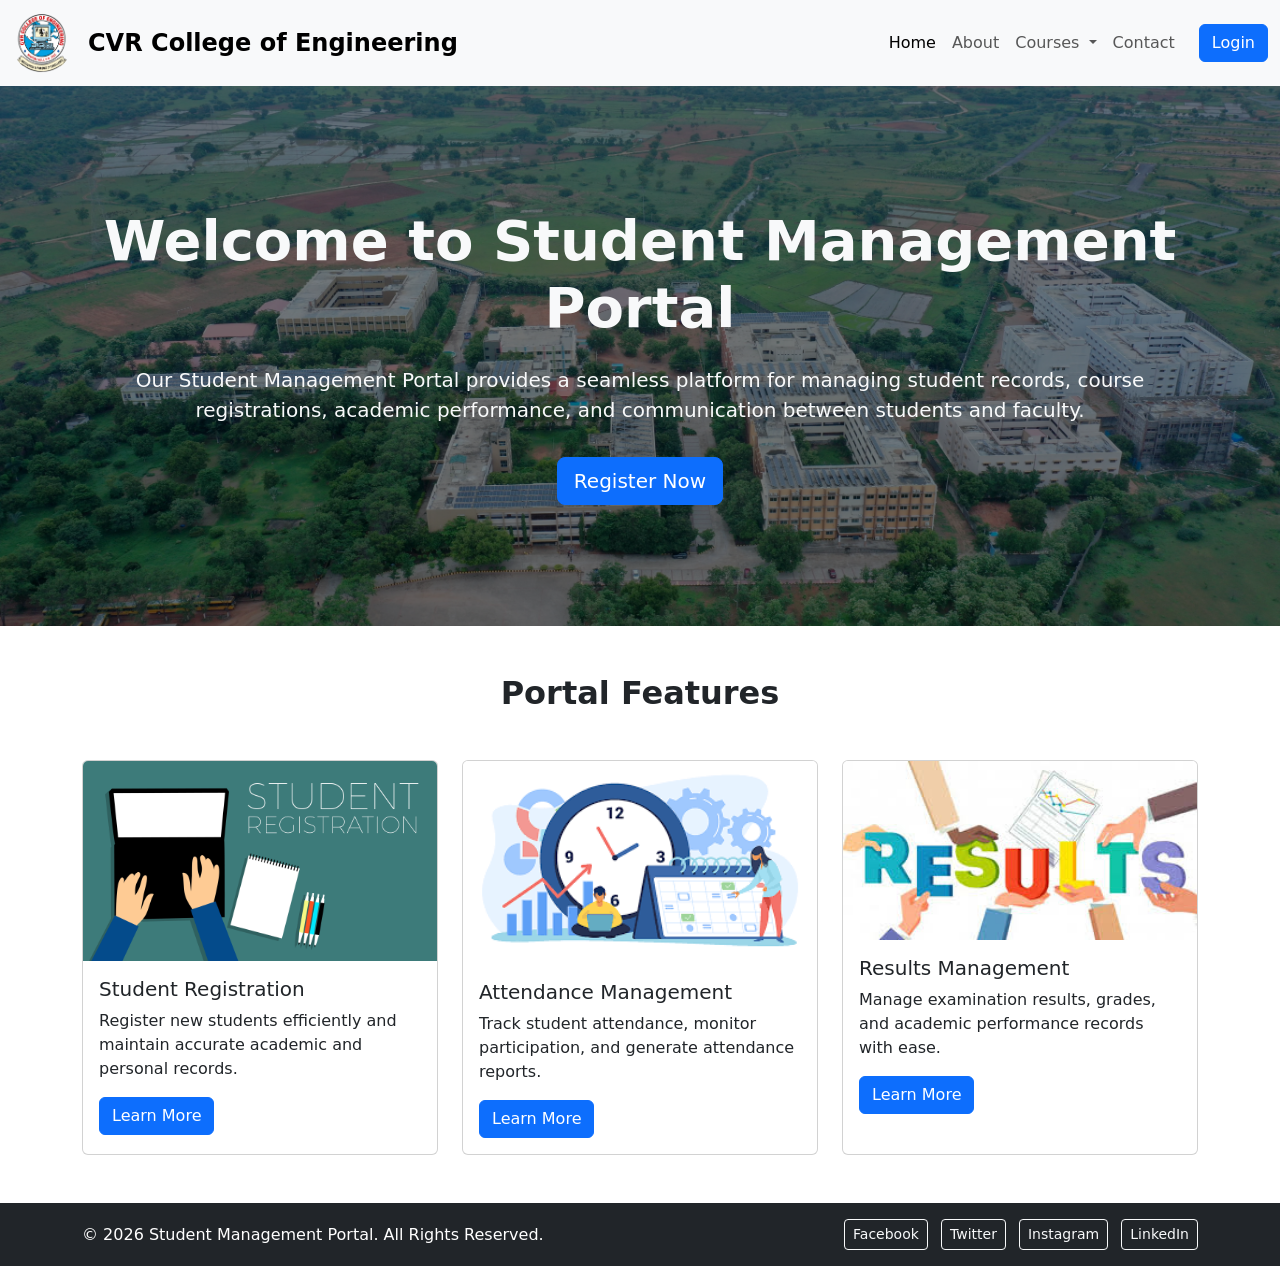
==== index.html @ 1befd907 "Created Home page for the Student Management Portal" ====
<!doctype html>
<html lang="en">
  <head>
    <meta charset="UTF-8" />
    <meta name="viewport" content="width=device-width, initial-scale=1.0" />
    <title>Student Management Portal</title>
    <link
      href="https://cdn.jsdelivr.net/npm/bootstrap@5.3.8/dist/css/bootstrap.min.css"
      rel="stylesheet"
      integrity="sha384-sRIl4kxILFvY47J16cr9ZwB07vP4J8+LH7qKQnuqkuIAvNWLzeN8tE5YBujZqJLB"
      crossorigin="anonymous"
    />
    <link rel="stylesheet" href="styles.css" />
  </head>
  <body>
    <header>
      <nav class="navbar navbar-expand-lg navbar-light bg-light">
        <div class="container-fluid">
          <a class="navbar-brand d-flex align-items-center" href="#">
            <img
              src="./images/cvr.webp"
              alt="College Logo"
              width="60"
              height="60"
              class="rounded-pill"
            />
            <span class="ms-3 fs-4 fw-bold">CVR College of Engineering</span>
          </a>

          <button
            class="navbar-toggler"
            type="button"
            data-bs-toggle="collapse"
            data-bs-target="#navbarContent"
          >
            <span class="navbar-toggler-icon"></span>
          </button>

          <div class="collapse navbar-collapse" id="navbarContent">
            <ul class="navbar-nav ms-auto align-items-lg-center">
              <li class="nav-item">
                <a class="nav-link active" href="#">Home</a>
              </li>

              <li class="nav-item">
                <a class="nav-link" href="#">About</a>
              </li>

              <li class="nav-item dropdown">
                <a
                  class="nav-link dropdown-toggle"
                  href="#"
                  role="button"
                  data-bs-toggle="dropdown"
                >
                  Courses
                </a>

                <ul class="dropdown-menu">
                  <li><a class="dropdown-item" href="#">CSE</a></li>
                  <li><a class="dropdown-item" href="#">ECE</a></li>
                  <li><a class="dropdown-item" href="#">EEE</a></li>
                  <li><a class="dropdown-item" href="#">Mechanical</a></li>
                </ul>
              </li>

              <li class="nav-item">
                <a class="nav-link" href="#">Contact</a>
              </li>

              <li class="nav-item ms-lg-3">
                <button class="btn btn-primary">Login</button>
              </li>
            </ul>
          </div>
        </div>
      </nav>
    </header>
    <section class="hero-section text-center text-light">
  <div class="container py-5">
    <h1 class="display-4 fw-bold">
      Welcome to Student Management Portal
    </h1>

    <p class="lead mt-4">
      Our Student Management Portal provides a seamless platform for managing
      student records, course registrations, academic performance, and communication
      between students and faculty.
    </p>

    <button class="btn btn-primary btn-lg mt-3">
      Register Now
    </button>
  </div>
</section>
    <section class="container py-5">
      <h2 class="text-center mb-5 fw-bold">Portal Features</h2>

      <div class="row g-4">
        <div class="col-md-4">
          <div class="card h-100">
            <img
              src="./images/student-registration.jpg"
              class="card-img-top"
              alt="Student Registration"
            />
            <div class="card-body">
              <h5 class="card-title">Student Registration</h5>
              <p class="card-text">
                Register new students efficiently and maintain accurate academic
                and personal records.
              </p>
              <a href="#" class="btn btn-primary">Learn More</a>
            </div>
          </div>
        </div>

        <div class="col-md-4">
          <div class="card h-100">
            <img
              src="./images/attendance-management.png"
              class="card-img-top"
              alt="Attendance Management"
            />
            <div class="card-body">
              <h5 class="card-title">Attendance Management</h5>
              <p class="card-text">
                Track student attendance, monitor participation, and generate
                attendance reports.
              </p>
              <a href="#" class="btn btn-primary">Learn More</a>
            </div>
          </div>
        </div>

        <div class="col-md-4">
          <div class="card h-100">
            <img
              src="./images/results.jpg"
              class="card-img-top"
              alt="Results Management"
            />
            <div class="card-body">
              <h5 class="card-title">Results Management</h5>
              <p class="card-text">
                Manage examination results, grades, and academic performance
                records with ease.
              </p>
              <a href="#" class="btn btn-primary">Learn More</a>
            </div>
          </div>
        </div>
      </div>
    </section>
    <footer class="bg-dark text-white py-3">
      <div class="container d-flex justify-content-between align-items-center">
        <p class="mb-0">
          &copy; 2026 Student Management Portal. All Rights Reserved.
        </p>

        <div>
          <a href="#" class="btn btn-outline-light btn-sm me-2">Facebook</a>
          <a href="#" class="btn btn-outline-light btn-sm me-2">Twitter</a>
          <a href="#" class="btn btn-outline-light btn-sm me-2">Instagram</a>
          <a href="#" class="btn btn-outline-light btn-sm">LinkedIn</a>
        </div>
      </div>
    </footer>
    <script src="https://cdn.jsdelivr.net/npm/bootstrap@5.3.8/dist/js/bootstrap.bundle.min.js"></script>
  </body>
</html>
---- styles.css ----
.hero-section {
  background-image: url("./images/cvr-college.webp");
  background-size: cover;
  background-position: center;
  background-repeat: no-repeat;
  min-height: 60vh;

  display: flex;
  align-items: center;
  justify-content: center;

  position: relative;
}

.hero-section::before {
  content: "";
  position: absolute;
  inset: 0;
  background: rgba(0, 0, 0, 0.5);
}

.hero-section .container {
  position: relative;
  z-index: 1;
}
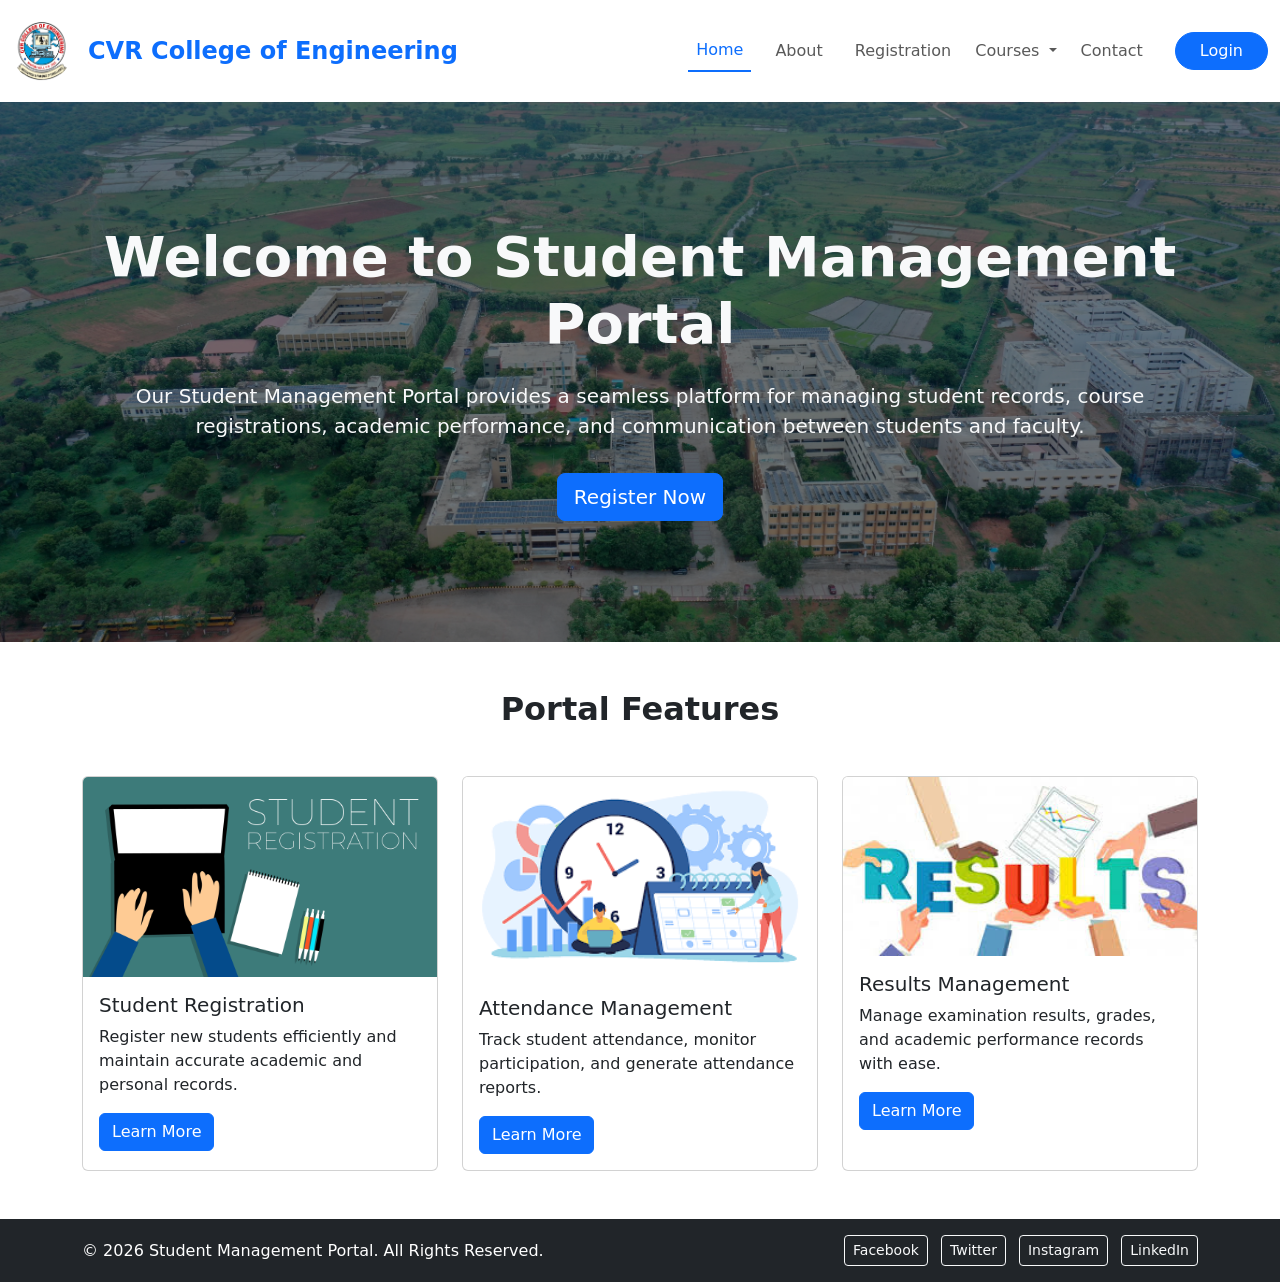
==== commit 2da6e5e2: "Created the student registration form" ====
--- a/index.html
+++ b/index.html
@@ -14,7 +14,7 @@
   </head>
   <body>
     <header>
-      <nav class="navbar navbar-expand-lg navbar-light bg-light">
+      <nav class="navbar navbar-expand-lg navbar-light bg-white shadow-sm py-3">
         <div class="container-fluid">
           <a class="navbar-brand d-flex align-items-center" href="#">
             <img
@@ -24,7 +24,9 @@
               height="60"
               class="rounded-pill"
             />
-            <span class="ms-3 fs-4 fw-bold">CVR College of Engineering</span>
+            <span class="ms-3 fw-bold text-primary fs-4">
+              CVR College of Engineering
+            </span>
           </a>
 
           <button
@@ -38,14 +40,16 @@
 
           <div class="collapse navbar-collapse" id="navbarContent">
             <ul class="navbar-nav ms-auto align-items-lg-center">
-              <li class="nav-item">
+              <li class="nav-item mx-2">
                 <a class="nav-link active" href="#">Home</a>
               </li>
 
-              <li class="nav-item">
+              <li class="nav-item mx-2">
                 <a class="nav-link" href="#">About</a>
               </li>
-
+              <li class="nav-item mx-2">
+                <a class="nav-link" href="registration.html">Registration</a>
+              </li>
               <li class="nav-item dropdown">
                 <a
                   class="nav-link dropdown-toggle"
@@ -64,12 +68,12 @@
                 </ul>
               </li>
 
-              <li class="nav-item">
+              <li class="nav-item mx-2">
                 <a class="nav-link" href="#">Contact</a>
               </li>
 
               <li class="nav-item ms-lg-3">
-                <button class="btn btn-primary">Login</button>
+                <button class="btn btn-primary rounded-pill px-4">Login</button>
               </li>
             </ul>
           </div>
@@ -77,22 +81,18 @@
       </nav>
     </header>
     <section class="hero-section text-center text-light">
-  <div class="container py-5">
-    <h1 class="display-4 fw-bold">
-      Welcome to Student Management Portal
-    </h1>
+      <div class="container py-5">
+        <h1 class="display-4 fw-bold">Welcome to Student Management Portal</h1>
 
-    <p class="lead mt-4">
-      Our Student Management Portal provides a seamless platform for managing
-      student records, course registrations, academic performance, and communication
-      between students and faculty.
-    </p>
+        <p class="lead mt-4">
+          Our Student Management Portal provides a seamless platform for
+          managing student records, course registrations, academic performance,
+          and communication between students and faculty.
+        </p>
 
-    <button class="btn btn-primary btn-lg mt-3">
-      Register Now
-    </button>
-  </div>
-</section>
+        <button class="btn btn-primary btn-lg mt-3">Register Now</button>
+      </div>
+    </section>
     <section class="container py-5">
       <h2 class="text-center mb-5 fw-bold">Portal Features</h2>
 
--- a/styles.css
+++ b/styles.css
@@ -22,4 +22,66 @@
 .hero-section .container {
   position: relative;
   z-index: 1;
+}
+.nav-link {
+  font-weight: 500;
+  transition: 0.3s;
+}
+
+.nav-link:hover {
+  color: #0d6efd !important;
+}
+
+.registration-page {
+  min-height: 100vh;
+
+  background: linear-gradient(
+    -45deg,
+    #dbeafe,
+    #e0e7ff,
+    #dcfce7,
+    #fef9c3,
+    #fce7f3
+  );
+
+  background-size: 400% 400%;
+  animation: gradientAnimation 12s ease infinite;
+}
+
+@keyframes gradientAnimation {
+  0% {
+    background-position: 0% 50%;
+  }
+
+  50% {
+    background-position: 100% 50%;
+  }
+
+  100% {
+    background-position: 0% 50%;
+  }
+}
+
+.registration-form {
+  background-color: white;
+  padding: 30px;
+  border-radius: 15px;
+  box-shadow: 0 8px 25px rgba(0, 0, 0, 0.1);
+}
+
+.navbar {
+  background-color: white !important;
+}
+
+.nav-link {
+  font-weight: 500;
+}
+
+.nav-link.active {
+  color: #0d6efd !important;
+  border-bottom: 2px solid #0d6efd;
+}
+
+.nav-link:hover {
+  color: #0d6efd !important;
 }
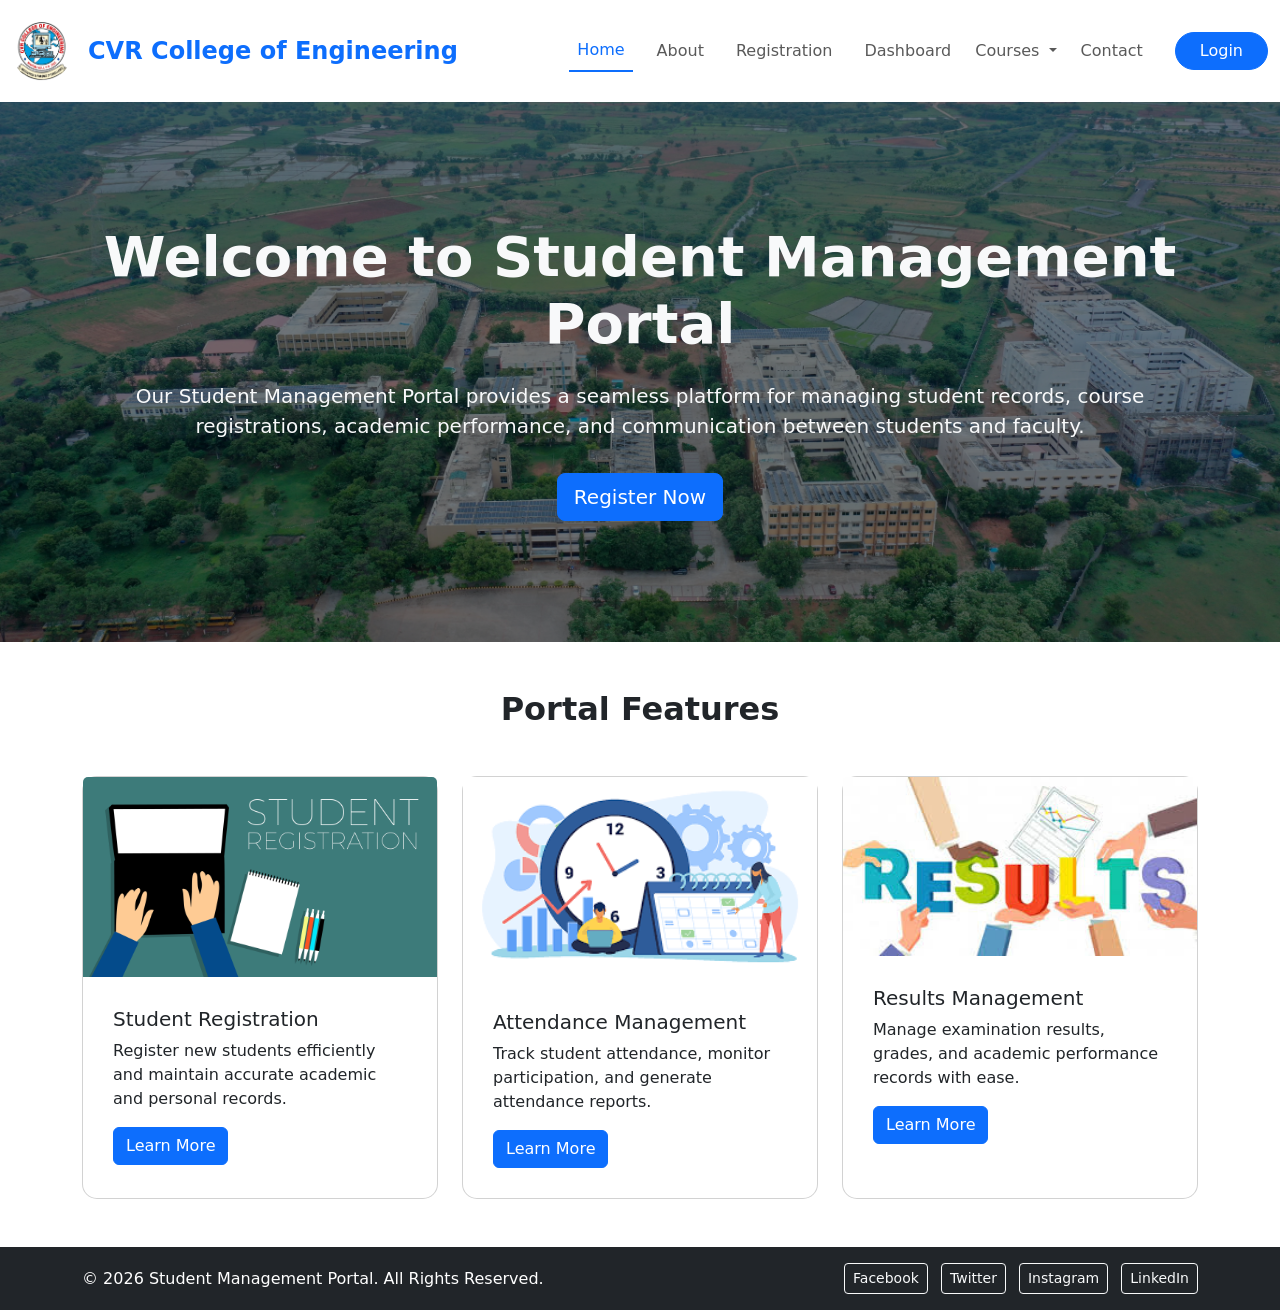
==== commit 0ea50cc7: "created the student dashboard for the portal" ====
--- a/index.html
+++ b/index.html
@@ -41,7 +41,7 @@
           <div class="collapse navbar-collapse" id="navbarContent">
             <ul class="navbar-nav ms-auto align-items-lg-center">
               <li class="nav-item mx-2">
-                <a class="nav-link active" href="#">Home</a>
+                <a class="nav-link active" href="index.html">Home</a>
               </li>
 
               <li class="nav-item mx-2">
@@ -49,6 +49,9 @@
               </li>
               <li class="nav-item mx-2">
                 <a class="nav-link" href="registration.html">Registration</a>
+              </li>
+              <li class="nav-item mx-2">
+                <a class="nav-link" href="dashboard.html">Dashboard</a>
               </li>
               <li class="nav-item dropdown">
                 <a
--- a/styles.css
+++ b/styles.css
@@ -84,4 +84,17 @@
 
 .nav-link:hover {
   color: #0d6efd !important;
+}
+
+.card {
+  border-radius: 15px;
+  transition: transform 0.3s ease;
+}
+
+.card:hover {
+  transform: translateY(-5px);
+}
+
+.card-body {
+  padding: 30px;
 }
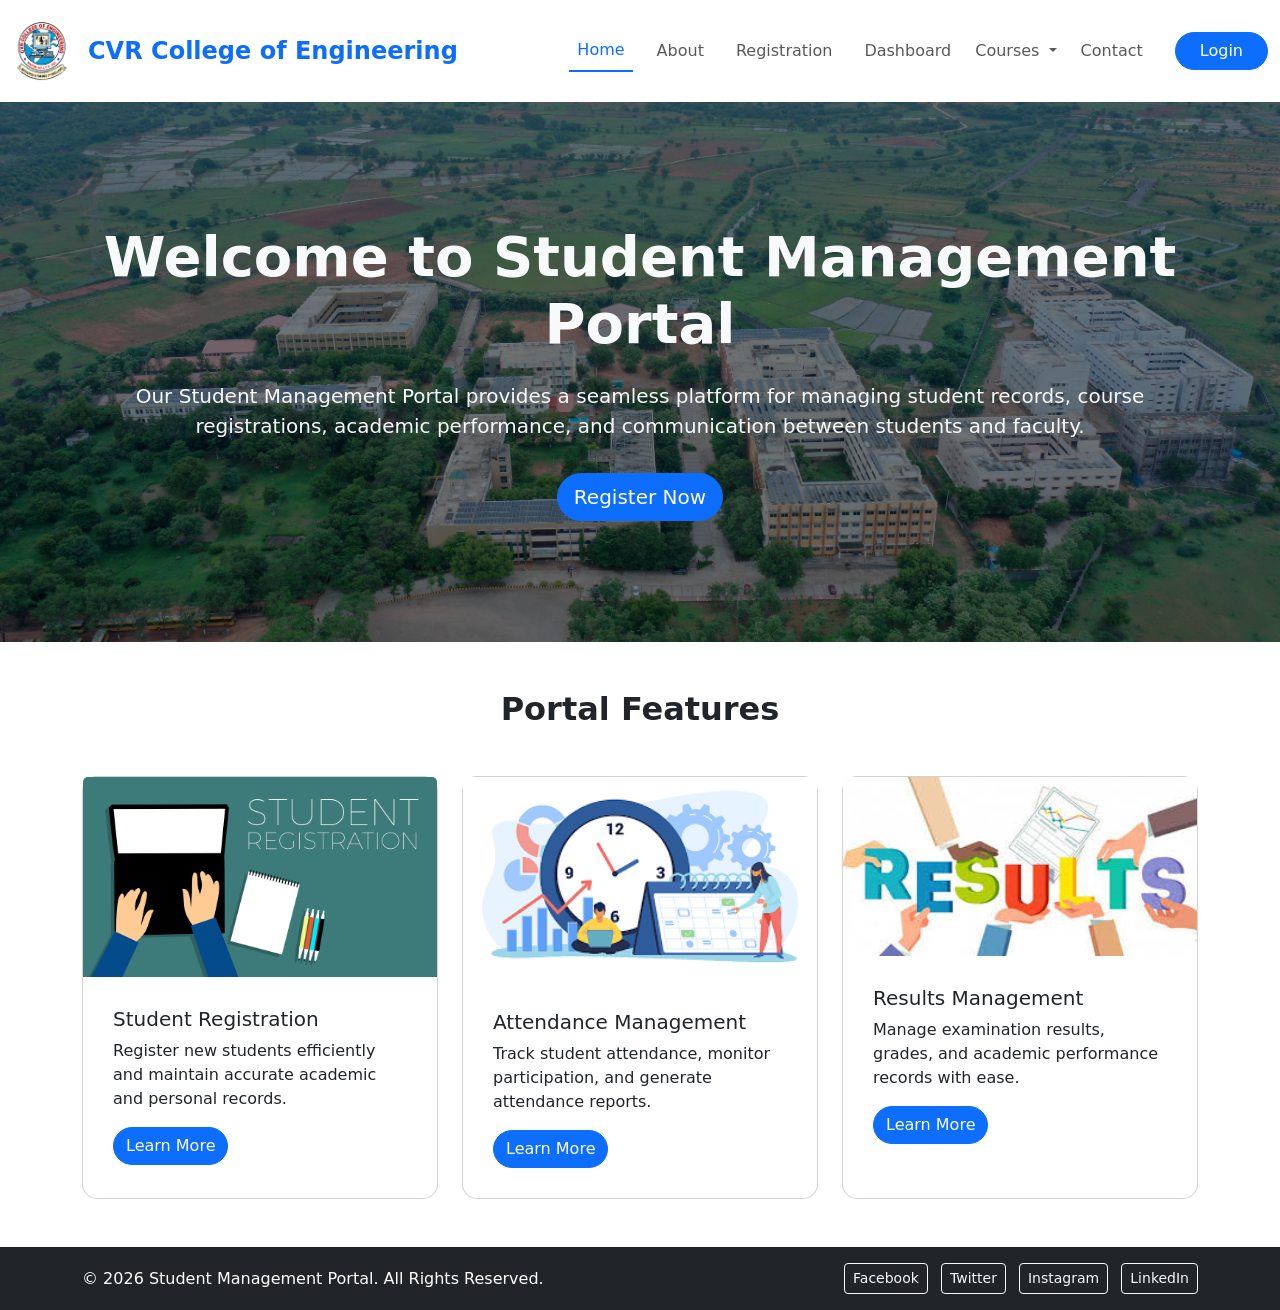
==== commit b96323d8: "Added the contact page for the student management portal" ====
--- a/index.html
+++ b/index.html
@@ -72,11 +72,31 @@
               </li>
 
               <li class="nav-item mx-2">
-                <a class="nav-link" href="#">Contact</a>
+                <a class="nav-link" href="contact.html">Contact</a>
               </li>
 
               <li class="nav-item ms-lg-3">
-                <button class="btn btn-primary rounded-pill px-4">Login</button>
+                <div id="loginSection">
+                  <button
+                    class="btn btn-primary rounded-pill px-4"
+                    data-bs-toggle="modal"
+                    data-bs-target="#loginModal"
+                  >
+                    Login
+                  </button>
+                </div>
+
+                <div id="profileSection" style="display: none">
+                  <a href="profile.html">
+                    <img
+                      src="./images/profile.png"
+                      alt="Profile"
+                      width="45"
+                      height="45"
+                      class="rounded-circle border"
+                    />
+                  </a>
+                </div>
               </li>
             </ul>
           </div>
@@ -93,7 +113,12 @@
           and communication between students and faculty.
         </p>
 
-        <button class="btn btn-primary btn-lg mt-3">Register Now</button>
+        <button
+          class="btn btn-primary btn-lg mt-3"
+          onclick="window.location.href = 'registration.html'"
+        >
+          Register Now
+        </button>
       </div>
     </section>
     <section class="container py-5">
@@ -169,6 +194,105 @@
         </div>
       </div>
     </footer>
+    <div class="modal fade" id="loginModal" tabindex="-1">
+      <div class="modal-dialog">
+        <div class="modal-content">
+          <div class="modal-header">
+            <h5 class="modal-title">Student Login</h5>
+            <button
+              type="button"
+              class="btn-close"
+              data-bs-dismiss="modal"
+            ></button>
+          </div>
+
+          <div class="modal-body">
+            <form id="loginForm">
+              <input
+                type="text"
+                id="studentName"
+                class="form-control mb-3"
+                placeholder="Name"
+                required
+              />
+
+              <input
+                type="text"
+                id="rollNumber"
+                class="form-control mb-3"
+                placeholder="Roll Number"
+                required
+              />
+
+              <input
+                type="text"
+                id="branch"
+                class="form-control mb-3"
+                placeholder="Branch"
+                required
+              />
+
+              <input
+                type="email"
+                id="email"
+                class="form-control mb-3"
+                placeholder="Email"
+                required
+              />
+
+              <input
+                type="tel"
+                id="mobile"
+                class="form-control mb-3"
+                placeholder="Mobile Number"
+                required
+              />
+
+              <button type="submit" class="btn btn-primary w-100">Login</button>
+            </form>
+          </div>
+        </div>
+      </div>
+    </div>
+    <script>
+      document
+        .getElementById("loginForm")
+        .addEventListener("submit", function (e) {
+          e.preventDefault();
+
+          localStorage.setItem(
+            "studentName",
+            document.getElementById("studentName").value,
+          );
+
+          localStorage.setItem(
+            "rollNumber",
+            document.getElementById("rollNumber").value,
+          );
+
+          localStorage.setItem(
+            "branch",
+            document.getElementById("branch").value,
+          );
+
+          localStorage.setItem("email", document.getElementById("email").value);
+
+          localStorage.setItem(
+            "mobile",
+            document.getElementById("mobile").value,
+          );
+
+          localStorage.setItem("isLoggedIn", "true");
+
+          location.reload();
+        });
+      window.onload = function () {
+        if (localStorage.getItem("isLoggedIn") === "true") {
+          document.getElementById("loginSection").style.display = "none";
+          document.getElementById("profileSection").style.display = "block";
+        }
+      };
+    </script>
     <script src="https://cdn.jsdelivr.net/npm/bootstrap@5.3.8/dist/js/bootstrap.bundle.min.js"></script>
   </body>
 </html>
--- a/styles.css
+++ b/styles.css
@@ -97,4 +97,143 @@
 
 .card-body {
   padding: 30px;
-}+}
+
+.profile-page {
+  min-height: 100vh;
+
+  background-image: url("./images/cvr-college.webp");
+  background-size: cover;
+  background-position: center;
+  background-repeat: no-repeat;
+  background-attachment: fixed;
+
+  position: relative;
+}
+
+.profile-page::before {
+  content: "";
+  position: fixed;
+  inset: 0;
+  background: rgba(0, 0, 0, 0.45);
+}
+
+.profile-card {
+  position: relative;
+  z-index: 1;
+
+  max-width: 500px;
+  margin: 50px auto;
+  padding: 30px;
+
+  background: rgba(255, 255, 255, 0.95);
+  border-radius: 25px;
+
+  box-shadow: 0 15px 35px rgba(0, 0, 0, 0.3);
+}
+
+.profile-image {
+  width: 180px;
+  height: 180px;
+  object-fit: cover;
+  border-radius: 50%;
+  border: 6px solid #0d6efd;
+  margin-bottom: 20px;
+  cursor: pointer;
+}
+
+.profile-name {
+  color: #0d6efd;
+  font-weight: 700;
+}
+
+.info-box {
+  background: #f8f9fa;
+  padding: 12px;
+  border-radius: 12px;
+  margin: 10px 0;
+  text-align: left;
+}
+
+.profile-card {
+  text-align: center;
+}
+
+.profile-image {
+  display: block;
+  margin: 0 auto 20px;
+}
+
+.profile-name {
+  text-align: center;
+  color: #0d6efd;
+  font-weight: 700;
+  margin-bottom: 25px;
+}
+
+.contact-page {
+  min-height: 100vh;
+
+  background: linear-gradient(
+    -45deg,
+    #dbeafe,
+    #e0f2fe,
+    #dcfce7,
+    #fef9c3,
+    #fce7f3
+  );
+
+  background-size: 400% 400%;
+  animation: contactGradient 12s ease infinite;
+}
+
+@keyframes contactGradient {
+  0% {
+    background-position: 0% 50%;
+  }
+
+  50% {
+    background-position: 100% 50%;
+  }
+
+  100% {
+    background-position: 0% 50%;
+  }
+}
+
+.contact-card {
+  background: rgba(255, 255, 255, 0.85);
+  backdrop-filter: blur(10px);
+
+  border: none;
+  border-radius: 25px;
+
+  box-shadow: 0 15px 35px rgba(0, 0, 0, 0.15);
+
+  transition: all 0.3s ease;
+}
+
+.contact-card:hover {
+  transform: translateY(-5px);
+}
+
+.contact-title {
+  color: #0d6efd;
+  font-weight: 700;
+}
+
+.form-control {
+  border-radius: 12px;
+}
+
+.btn-primary {
+  border-radius: 25px;
+}
+
+.btn-secondary {
+  border-radius: 25px;
+}
+
+.alert {
+  border-radius: 12px;
+}
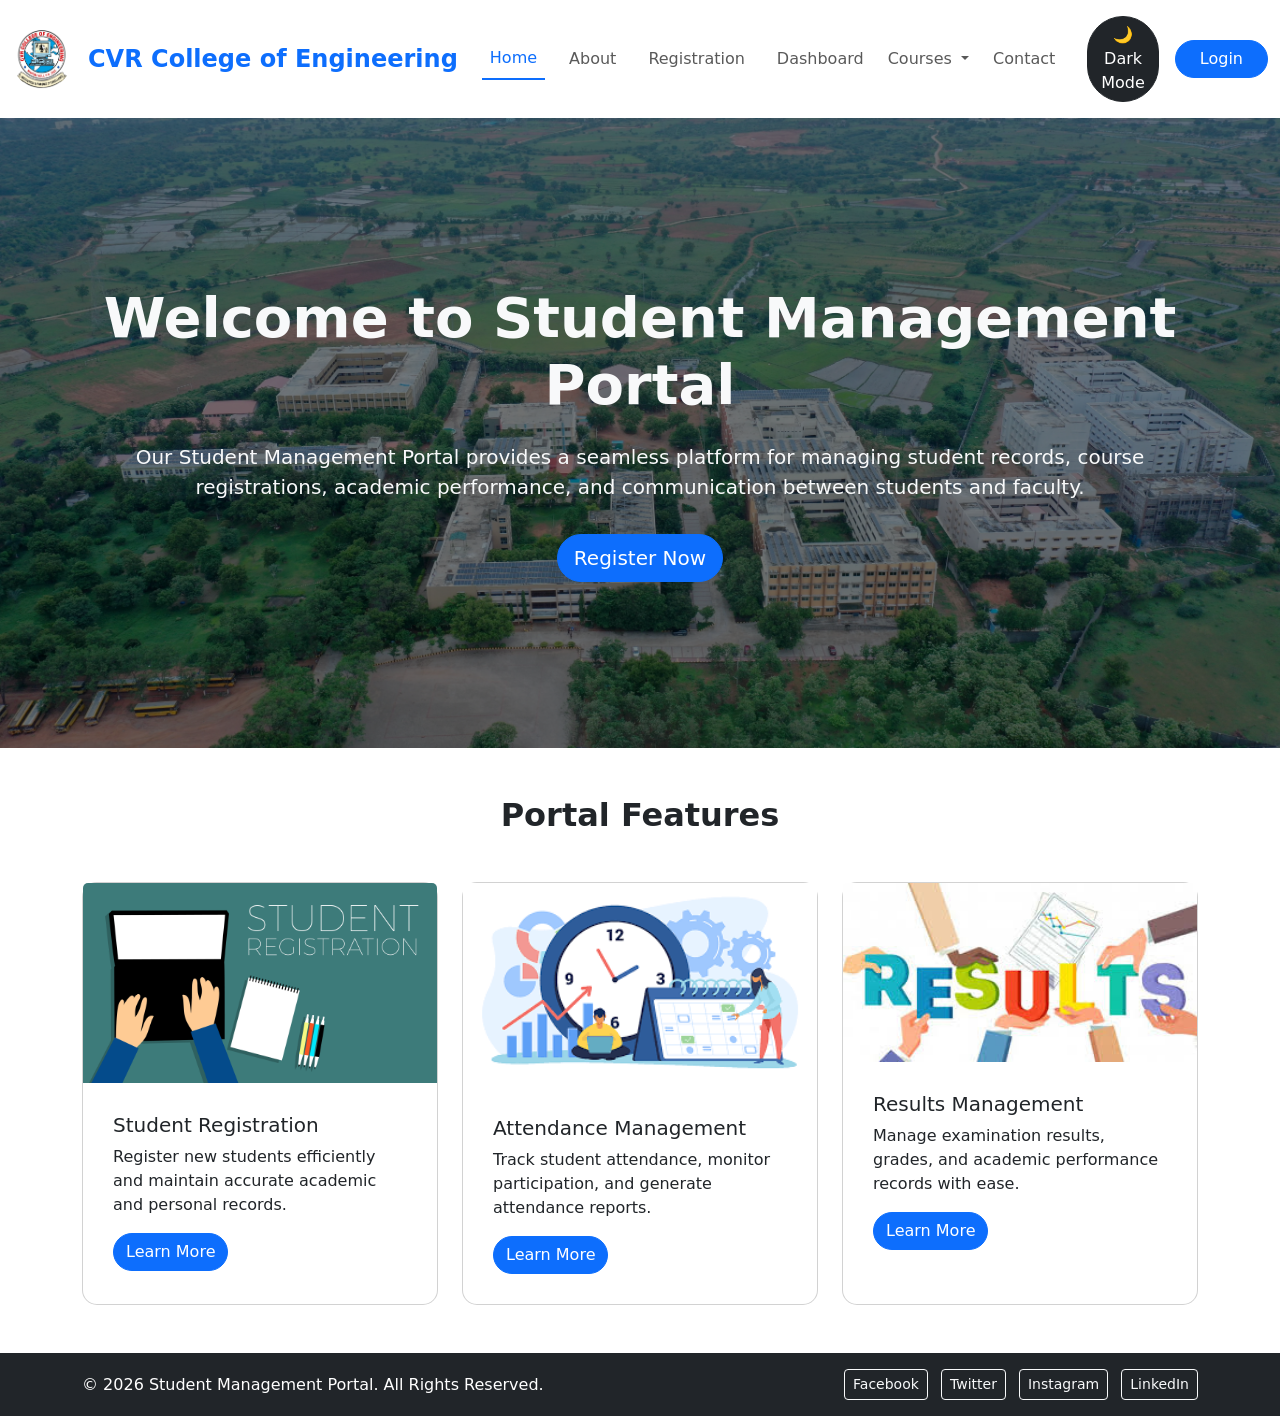
==== commit 9a9ea2a5: "Added media query and dark theme to the project" ====
--- a/index.html
+++ b/index.html
@@ -74,7 +74,15 @@
               <li class="nav-item mx-2">
                 <a class="nav-link" href="contact.html">Contact</a>
               </li>
-
+              <li class="nav-item ms-3">
+                <button
+                  id="themeBtn"
+                  class="btn btn-dark rounded-pill"
+                  onclick="toggleDarkMode()"
+                >
+                  🌙 Dark Mode
+                </button>
+              </li>
               <li class="nav-item ms-lg-3">
                 <div id="loginSection">
                   <button
@@ -292,6 +300,28 @@
           document.getElementById("profileSection").style.display = "block";
         }
       };
+      function toggleDarkMode() {
+        document.body.classList.toggle("dark-mode");
+
+        const btn = document.getElementById("themeBtn");
+
+        if (document.body.classList.contains("dark-mode")) {
+          localStorage.setItem("theme", "dark");
+          btn.innerHTML = "☀️ Light Mode";
+        } else {
+          localStorage.setItem("theme", "light");
+          btn.innerHTML = "🌙 Dark Mode";
+        }
+      }
+
+      window.onload = function () {
+        const btn = document.getElementById("themeBtn");
+
+        if (localStorage.getItem("theme") === "dark") {
+          document.body.classList.add("dark-mode");
+          btn.innerHTML = "☀️ Light Mode";
+        }
+      };
     </script>
     <script src="https://cdn.jsdelivr.net/npm/bootstrap@5.3.8/dist/js/bootstrap.bundle.min.js"></script>
   </body>
--- a/styles.css
+++ b/styles.css
@@ -237,3 +237,108 @@
 .alert {
   border-radius: 12px;
 }
+/* Mobile */
+@media (max-width: 576px) {
+  .hero-section h1 {
+    font-size: 2rem;
+  }
+
+  .hero-section p {
+    font-size: 1rem;
+  }
+
+  .navbar-brand span {
+    font-size: 1.2rem !important;
+  }
+
+  .profile-card {
+    margin: 15px;
+    padding: 20px;
+  }
+
+  .profile-image {
+    width: 120px;
+    height: 120px;
+  }
+}
+
+/* Tablet */
+@media (min-width: 768px) {
+  .registration-form {
+    padding: 30px;
+  }
+}
+
+/* Desktop */
+@media (min-width: 992px) {
+  .hero-section {
+    min-height: 70vh;
+  }
+
+  .profile-card {
+    max-width: 600px;
+  }
+}
+.dark-mode {
+  background-color: #121212 !important;
+  color: #ffffff !important;
+}
+
+.dark-mode .navbar {
+  background-color: #1e1e1e !important;
+}
+
+.dark-mode .navbar-brand,
+.dark-mode .nav-link {
+  color: white !important;
+}
+
+.dark-mode .card,
+.dark-mode .profile-card,
+.dark-mode .contact-card,
+.dark-mode .registration-form {
+  background-color: #1f1f1f !important;
+  color: white !important;
+}
+
+.dark-mode .info-box {
+  background-color: #2d2d2d !important;
+  color: white !important;
+}
+
+.dark-mode .table {
+  color: white !important;
+}
+
+.dark-mode .table th,
+.dark-mode .table td {
+  background-color: #1f1f1f !important;
+  color: white !important;
+}
+
+.dark-mode .form-control,
+.dark-mode .form-select,
+.dark-mode textarea {
+  background-color: #2d2d2d !important;
+  color: white !important;
+  border-color: #555 !important;
+}
+
+.dark-mode .form-control::placeholder {
+  color: #cccccc;
+}
+
+.dark-mode .modal-content {
+  background-color: #1f1f1f;
+  color: white;
+}
+
+.dark-mode footer {
+  background-color: #000 !important;
+}
+
+.dark-mode .accordion-item,
+.dark-mode .accordion-button {
+  background-color: #1f1f1f !important;
+  color: white !important;
+}
